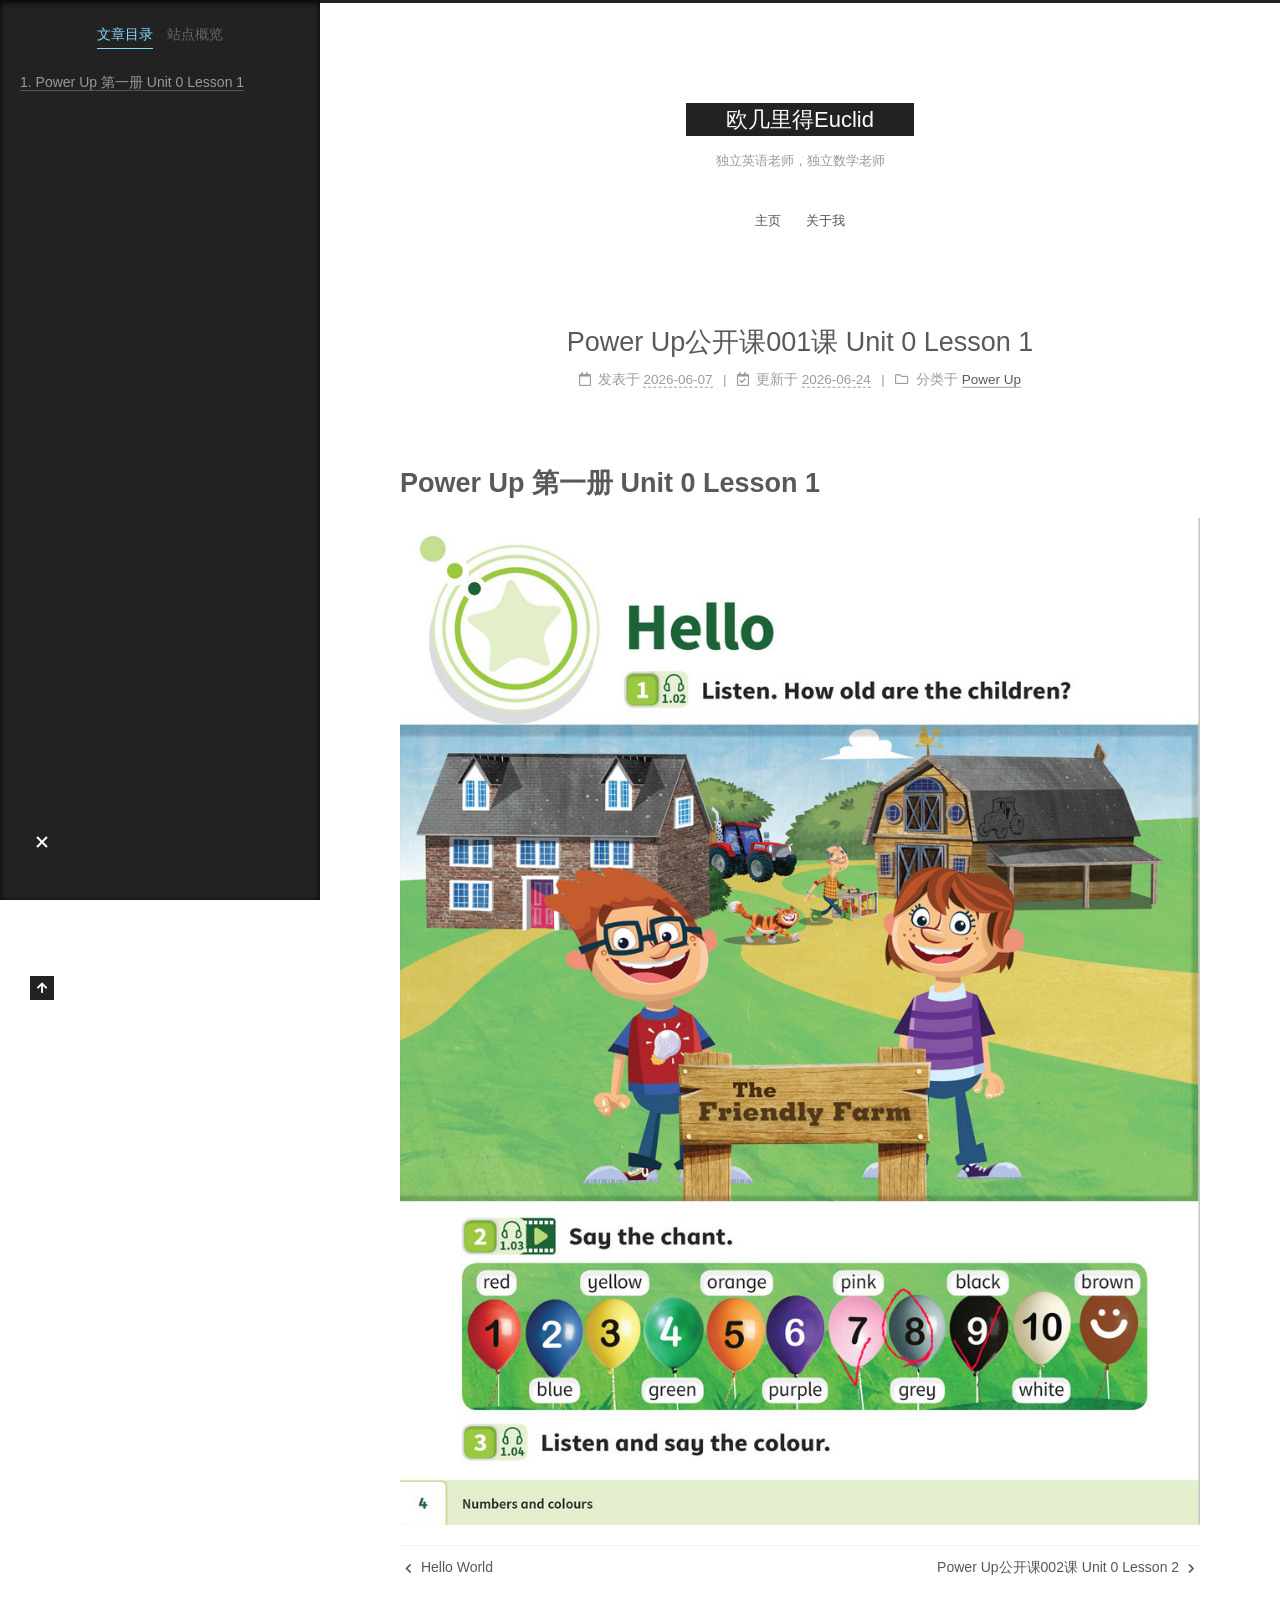
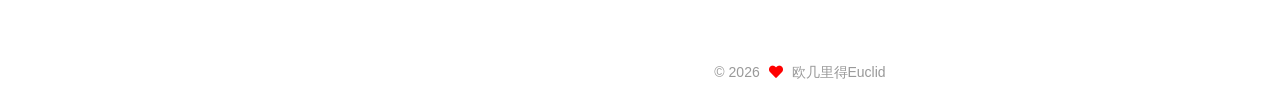
==== 2026/06/07/001/index.html @ 87eef2e1 "Site updated: 2026-06-25 21:49:47" ====
<!DOCTYPE html>
<html lang="zh-CN">
<head>
  <meta charset="UTF-8">
<meta name="viewport" content="width=device-width, initial-scale=1, maximum-scale=2">
<meta name="theme-color" content="#222">
<meta name="generator" content="Hexo 7.3.0">
  <link rel="apple-touch-icon" sizes="180x180" href="/images/apple-touch-icon-next.png">
  <link rel="icon" type="image/png" sizes="32x32" href="/images/favicon-32x32-next.png">
  <link rel="icon" type="image/png" sizes="16x16" href="/images/favicon-16x16-next.png">
  <link rel="mask-icon" href="/images/logo.svg" color="#222">

<link rel="stylesheet" href="/css/main.css">


<link rel="stylesheet" href="/lib/font-awesome/css/all.min.css">

<script id="hexo-configurations">
    var NexT = window.NexT || {};
    var CONFIG = {"hostname":"example.com","root":"/","scheme":"Muse","version":"7.8.0","exturl":false,"sidebar":{"position":"left","display":"always","padding":18,"offset":12,"onmobile":false},"copycode":{"enable":false,"show_result":false,"style":null},"back2top":{"enable":true,"sidebar":false,"scrollpercent":false},"bookmark":{"enable":false,"color":"#222","save":"auto"},"fancybox":false,"mediumzoom":false,"lazyload":false,"pangu":false,"comments":{"style":"tabs","active":null,"storage":true,"lazyload":false,"nav":null},"algolia":{"hits":{"per_page":10},"labels":{"input_placeholder":"Search for Posts","hits_empty":"We didn't find any results for the search: ${query}","hits_stats":"${hits} results found in ${time} ms"}},"localsearch":{"enable":false,"trigger":"auto","top_n_per_article":1,"unescape":false,"preload":false},"motion":{"enable":true,"async":false,"transition":{"post_block":"fadeIn","post_header":"slideDownIn","post_body":"slideDownIn","coll_header":"slideLeftIn","sidebar":"slideUpIn"}}};
  </script>

  <meta name="description" content="Power Up 第一册 Unit 0 Lesson 1">
<meta property="og:type" content="article">
<meta property="og:title" content="Power Up公开课001课 Unit 0 Lesson 1">
<meta property="og:url" content="http://example.com/2026/06/07/001/index.html">
<meta property="og:site_name" content="欧几里得Euclid">
<meta property="og:description" content="Power Up 第一册 Unit 0 Lesson 1">
<meta property="og:locale" content="zh_CN">
<meta property="og:image" content="http://example.com/imaegs/powerup01/page004.jpg">
<meta property="article:published_time" content="2026-06-07T03:00:00.000Z">
<meta property="article:modified_time" content="2026-06-24T07:17:40.772Z">
<meta property="article:author" content="欧几里得Euclid">
<meta name="twitter:card" content="summary">
<meta name="twitter:image" content="http://example.com/imaegs/powerup01/page004.jpg">

<link rel="canonical" href="http://example.com/2026/06/07/001/">


<script id="page-configurations">
  // https://hexo.io/docs/variables.html
  CONFIG.page = {
    sidebar: "",
    isHome : false,
    isPost : true,
    lang   : 'zh-CN'
  };
</script>

  <title>Power Up公开课001课 Unit 0 Lesson 1 | 欧几里得Euclid</title>
  






  <noscript>
  <style>
  .use-motion .brand,
  .use-motion .menu-item,
  .sidebar-inner,
  .use-motion .post-block,
  .use-motion .pagination,
  .use-motion .comments,
  .use-motion .post-header,
  .use-motion .post-body,
  .use-motion .collection-header { opacity: initial; }

  .use-motion .site-title,
  .use-motion .site-subtitle {
    opacity: initial;
    top: initial;
  }

  .use-motion .logo-line-before i { left: initial; }
  .use-motion .logo-line-after i { right: initial; }
  </style>
</noscript>

</head>

<body itemscope itemtype="http://schema.org/WebPage">
  <div class="container use-motion">
    <div class="headband"></div>

    <header class="header" itemscope itemtype="http://schema.org/WPHeader">
      <div class="header-inner"><div class="site-brand-container">
  <div class="site-nav-toggle">
    <div class="toggle" aria-label="切换导航栏">
      <span class="toggle-line toggle-line-first"></span>
      <span class="toggle-line toggle-line-middle"></span>
      <span class="toggle-line toggle-line-last"></span>
    </div>
  </div>

  <div class="site-meta">

    <a href="/" class="brand" rel="start">
      <span class="logo-line-before"><i></i></span>
      <h1 class="site-title">欧几里得Euclid</h1>
      <span class="logo-line-after"><i></i></span>
    </a>
      <p class="site-subtitle" itemprop="description">独立英语老师，独立数学老师</p>
  </div>

  <div class="site-nav-right">
    <div class="toggle popup-trigger">
    </div>
  </div>
</div>




<nav class="site-nav">
  <ul id="menu" class="main-menu menu">
        <li class="menu-item menu-item-主页">

    <a href="/" rel="section">主页</a>

  </li>
        <li class="menu-item menu-item-关于我">

    <a href="/about-me/" rel="section">关于我</a>

  </li>
  </ul>
</nav>




</div>
    </header>

    
  <div class="back-to-top">
    <i class="fa fa-arrow-up"></i>
    <span>0%</span>
  </div>


    <main class="main">
      <div class="main-inner">
        <div class="content-wrap">
          

          <div class="content post posts-expand">
            

    
  
  
  <article itemscope itemtype="http://schema.org/Article" class="post-block" lang="zh-CN">
    <link itemprop="mainEntityOfPage" href="http://example.com/2026/06/07/001/">

    <span hidden itemprop="author" itemscope itemtype="http://schema.org/Person">
      <meta itemprop="image" content="/images/general/avatar.jpg">
      <meta itemprop="name" content="欧几里得Euclid">
      <meta itemprop="description" content="">
    </span>

    <span hidden itemprop="publisher" itemscope itemtype="http://schema.org/Organization">
      <meta itemprop="name" content="欧几里得Euclid">
    </span>
      <header class="post-header">
        <h1 class="post-title" itemprop="name headline">
          Power Up公开课001课 Unit 0 Lesson 1
        </h1>

        <div class="post-meta">
            <span class="post-meta-item">
              <span class="post-meta-item-icon">
                <i class="far fa-calendar"></i>
              </span>
              <span class="post-meta-item-text">发表于</span>

              <time title="创建时间：2026-06-07 11:00:00" itemprop="dateCreated datePublished" datetime="2026-06-07T11:00:00+08:00">2026-06-07</time>
            </span>
              <span class="post-meta-item">
                <span class="post-meta-item-icon">
                  <i class="far fa-calendar-check"></i>
                </span>
                <span class="post-meta-item-text">更新于</span>
                <time title="修改时间：2026-06-24 15:17:40" itemprop="dateModified" datetime="2026-06-24T15:17:40+08:00">2026-06-24</time>
              </span>
            <span class="post-meta-item">
              <span class="post-meta-item-icon">
                <i class="far fa-folder"></i>
              </span>
              <span class="post-meta-item-text">分类于</span>
                <span itemprop="about" itemscope itemtype="http://schema.org/Thing">
                  <a href="/categories/Power-Up/" itemprop="url" rel="index"><span itemprop="name">Power Up</span></a>
                </span>
            </span>

          

        </div>
      </header>

    
    
    
    <div class="post-body" itemprop="articleBody">

      
        <h1>Power Up 第一册 Unit 0 Lesson 1</h1>

<p> <img src="/imaegs/powerup01/page004.jpg" alt="图片描述"></p>

    </div>

    
    
    

      <footer class="post-footer">

        


        
    <div class="post-nav">
      <div class="post-nav-item">
    <a href="/2025/06/07/hello-world/" rel="prev" title="Hello World">
      <i class="fa fa-chevron-left"></i> Hello World
    </a></div>
      <div class="post-nav-item">
    <a href="/2026/06/09/002/" rel="next" title="Power Up公开课002课 Unit 0 Lesson 2">
      Power Up公开课002课 Unit 0 Lesson 2 <i class="fa fa-chevron-right"></i>
    </a></div>
    </div>
      </footer>
    
  </article>
  
  
  



          </div>
          

<script>
  window.addEventListener('tabs:register', () => {
    let { activeClass } = CONFIG.comments;
    if (CONFIG.comments.storage) {
      activeClass = localStorage.getItem('comments_active') || activeClass;
    }
    if (activeClass) {
      let activeTab = document.querySelector(`a[href="#comment-${activeClass}"]`);
      if (activeTab) {
        activeTab.click();
      }
    }
  });
  if (CONFIG.comments.storage) {
    window.addEventListener('tabs:click', event => {
      if (!event.target.matches('.tabs-comment .tab-content .tab-pane')) return;
      let commentClass = event.target.classList[1];
      localStorage.setItem('comments_active', commentClass);
    });
  }
</script>

        </div>
          
  
  <div class="toggle sidebar-toggle">
    <span class="toggle-line toggle-line-first"></span>
    <span class="toggle-line toggle-line-middle"></span>
    <span class="toggle-line toggle-line-last"></span>
  </div>

  <aside class="sidebar">
    <div class="sidebar-inner">

      <ul class="sidebar-nav motion-element">
        <li class="sidebar-nav-toc">
          文章目录
        </li>
        <li class="sidebar-nav-overview">
          站点概览
        </li>
      </ul>

      <!--noindex-->
      <div class="post-toc-wrap sidebar-panel">
          <div class="post-toc motion-element"><ol class="nav"><li class="nav-item nav-level-1"><a class="nav-link"><span class="nav-number">1.</span> <span class="nav-text">Power Up 第一册 Unit 0 Lesson 1</span></a></li></ol></div>
      </div>
      <!--/noindex-->

      <div class="site-overview-wrap sidebar-panel">
        <div class="site-author motion-element" itemprop="author" itemscope itemtype="http://schema.org/Person">
    <img class="site-author-image" itemprop="image" alt="欧几里得Euclid"
      src="/images/general/avatar.jpg">
  <p class="site-author-name" itemprop="name">欧几里得Euclid</p>
  <div class="site-description" itemprop="description"></div>
</div>
<div class="site-state-wrap motion-element">
  <nav class="site-state">
      <div class="site-state-item site-state-posts">
          <a href="/archives">
          <span class="site-state-item-count">3</span>
          <span class="site-state-item-name">日志</span>
        </a>
      </div>
      <div class="site-state-item site-state-categories">
        <span class="site-state-item-count">1</span>
        <span class="site-state-item-name">分类</span>
      </div>
  </nav>
</div>



      </div>

    </div>
  </aside>
  <div id="sidebar-dimmer"></div>


      </div>
    </main>

    <footer class="footer">
      <div class="footer-inner">
        

        

<div class="copyright">
  
  &copy; 
  <span itemprop="copyrightYear">2026</span>
  <span class="with-love">
    <i class="fa fa-heart"></i>
  </span>
  <span class="author" itemprop="copyrightHolder">欧几里得Euclid</span>
</div>

        








      </div>
    </footer>
  </div>

  
  <script src="/lib/anime.min.js"></script>
  <script src="/lib/velocity/velocity.min.js"></script>
  <script src="/lib/velocity/velocity.ui.min.js"></script>

<script src="/js/utils.js"></script>

<script src="/js/motion.js"></script>


<script src="/js/schemes/muse.js"></script>


<script src="/js/next-boot.js"></script>




  















  

  

</body>
</html>
---- css/main.css ----
:root {
  --body-bg-color: #fff;
  --content-bg-color: #fff;
  --card-bg-color: #f5f5f5;
  --text-color: #555;
  --blockquote-color: #666;
  --link-color: #555;
  --link-hover-color: #222;
  --brand-color: #fff;
  --brand-hover-color: #fff;
  --table-row-odd-bg-color: #f9f9f9;
  --table-row-hover-bg-color: #f5f5f5;
  --menu-item-bg-color: #f5f5f5;
  --btn-default-bg: #222;
  --btn-default-color: #fff;
  --btn-default-border-color: #222;
  --btn-default-hover-bg: #fff;
  --btn-default-hover-color: #222;
  --btn-default-hover-border-color: #222;
}
html {
  line-height: 1.15; /* 1 */
  -webkit-text-size-adjust: 100%; /* 2 */
}
body {
  margin: 0;
}
main {
  display: block;
}
h1 {
  font-size: 2em;
  margin: 0.67em 0;
}
hr {
  box-sizing: content-box; /* 1 */
  height: 0; /* 1 */
  overflow: visible; /* 2 */
}
pre {
  font-family: monospace, monospace; /* 1 */
  font-size: 1em; /* 2 */
}
a {
  background: transparent;
}
abbr[title] {
  border-bottom: none; /* 1 */
  text-decoration: underline; /* 2 */
  text-decoration: underline dotted; /* 2 */
}
b,
strong {
  font-weight: bolder;
}
code,
kbd,
samp {
  font-family: monospace, monospace; /* 1 */
  font-size: 1em; /* 2 */
}
small {
  font-size: 80%;
}
sub,
sup {
  font-size: 75%;
  line-height: 0;
  position: relative;
  vertical-align: baseline;
}
sub {
  bottom: -0.25em;
}
sup {
  top: -0.5em;
}
img {
  border-style: none;
}
button,
input,
optgroup,
select,
textarea {
  font-family: inherit; /* 1 */
  font-size: 100%; /* 1 */
  line-height: 1.15; /* 1 */
  margin: 0; /* 2 */
}
button,
input {
/* 1 */
  overflow: visible;
}
button,
select {
/* 1 */
  text-transform: none;
}
button,
[type='button'],
[type='reset'],
[type='submit'] {
  -webkit-appearance: button;
}
button::-moz-focus-inner,
[type='button']::-moz-focus-inner,
[type='reset']::-moz-focus-inner,
[type='submit']::-moz-focus-inner {
  border-style: none;
  padding: 0;
}
button:-moz-focusring,
[type='button']:-moz-focusring,
[type='reset']:-moz-focusring,
[type='submit']:-moz-focusring {
  outline: 1px dotted ButtonText;
}
fieldset {
  padding: 0.35em 0.75em 0.625em;
}
legend {
  box-sizing: border-box; /* 1 */
  color: inherit; /* 2 */
  display: table; /* 1 */
  max-width: 100%; /* 1 */
  padding: 0; /* 3 */
  white-space: normal; /* 1 */
}
progress {
  vertical-align: baseline;
}
textarea {
  overflow: auto;
}
[type='checkbox'],
[type='radio'] {
  box-sizing: border-box; /* 1 */
  padding: 0; /* 2 */
}
[type='number']::-webkit-inner-spin-button,
[type='number']::-webkit-outer-spin-button {
  height: auto;
}
[type='search'] {
  outline-offset: -2px; /* 2 */
  -webkit-appearance: textfield; /* 1 */
}
[type='search']::-webkit-search-decoration {
  -webkit-appearance: none;
}
::-webkit-file-upload-button {
  font: inherit; /* 2 */
  -webkit-appearance: button; /* 1 */
}
details {
  display: block;
}
summary {
  display: list-item;
}
template {
  display: none;
}
[hidden] {
  display: none;
}
::selection {
  background: #262a30;
  color: #eee;
}
html,
body {
  height: 100%;
}
body {
  background: var(--body-bg-color);
  color: var(--text-color);
  font-family: 'Lato', "PingFang SC", "Microsoft YaHei", sans-serif;
  font-size: 1em;
  line-height: 2;
}
@media (max-width: 991px) {
  body {
    padding-left: 0 !important;
    padding-right: 0 !important;
  }
}
h1,
h2,
h3,
h4,
h5,
h6 {
  font-family: 'Lato', "PingFang SC", "Microsoft YaHei", sans-serif;
  font-weight: bold;
  line-height: 1.5;
  margin: 20px 0 15px;
}
h1 {
  font-size: 1.5em;
}
h2 {
  font-size: 1.375em;
}
h3 {
  font-size: 1.25em;
}
h4 {
  font-size: 1.125em;
}
h5 {
  font-size: 1em;
}
h6 {
  font-size: 0.875em;
}
p {
  margin: 0 0 20px 0;
}
a,
span.exturl {
  border-bottom: 1px solid #999;
  color: var(--link-color);
  outline: 0;
  text-decoration: none;
  overflow-wrap: break-word;
  word-wrap: break-word;
  cursor: pointer;
}
a:hover,
span.exturl:hover {
  border-bottom-color: var(--link-hover-color);
  color: var(--link-hover-color);
}
iframe,
img,
video {
  display: block;
  margin-left: auto;
  margin-right: auto;
  max-width: 100%;
}
hr {
  background-image: repeating-linear-gradient(-45deg, #ddd, #ddd 4px, transparent 4px, transparent 8px);
  border: 0;
  height: 3px;
  margin: 40px 0;
}
blockquote {
  border-left: 4px solid #ddd;
  color: var(--blockquote-color);
  margin: 0;
  padding: 0 15px;
}
blockquote cite::before {
  content: '-';
  padding: 0 5px;
}
dt {
  font-weight: bold;
}
dd {
  margin: 0;
  padding: 0;
}
kbd {
  background-color: #f5f5f5;
  background-image: linear-gradient(#eee, #fff, #eee);
  border: 1px solid #ccc;
  border-radius: 0.2em;
  box-shadow: 0.1em 0.1em 0.2em rgba(0,0,0,0.1);
  color: #555;
  font-family: inherit;
  padding: 0.1em 0.3em;
  white-space: nowrap;
}
.table-container {
  overflow: auto;
}
table {
  border-collapse: collapse;
  border-spacing: 0;
  font-size: 0.875em;
  margin: 0 0 20px 0;
  width: 100%;
}
tbody tr:nth-of-type(odd) {
  background: var(--table-row-odd-bg-color);
}
tbody tr:hover {
  background: var(--table-row-hover-bg-color);
}
caption,
th,
td {
  font-weight: normal;
  padding: 8px;
  vertical-align: middle;
}
th,
td {
  border: 1px solid #ddd;
  border-bottom: 3px solid #ddd;
}
th {
  font-weight: 700;
  padding-bottom: 10px;
}
td {
  border-bottom-width: 1px;
}
.btn {
  background: var(--btn-default-bg);
  border: 2px solid var(--btn-default-border-color);
  border-radius: 0;
  color: var(--btn-default-color);
  display: inline-block;
  font-size: 0.875em;
  line-height: 2;
  padding: 0 20px;
  text-decoration: none;
  transition-property: background-color;
  transition-delay: 0s;
  transition-duration: 0.2s;
  transition-timing-function: ease-in-out;
}
.btn:hover {
  background: var(--btn-default-hover-bg);
  border-color: var(--btn-default-hover-border-color);
  color: var(--btn-default-hover-color);
}
.btn + .btn {
  margin: 0 0 8px 8px;
}
.btn .fa-fw {
  text-align: left;
  width: 1.285714285714286em;
}
.toggle {
  line-height: 0;
}
.toggle .toggle-line {
  background: #fff;
  display: inline-block;
  height: 2px;
  left: 0;
  position: relative;
  top: 0;
  transition: all 0.4s;
  vertical-align: top;
  width: 100%;
}
.toggle .toggle-line:not(:first-child) {
  margin-top: 3px;
}
.toggle.toggle-arrow .toggle-line-first {
  left: 50%;
  top: 2px;
  transform: rotate(45deg);
  width: 50%;
}
.toggle.toggle-arrow .toggle-line-middle {
  left: 2px;
  width: 90%;
}
.toggle.toggle-arrow .toggle-line-last {
  left: 50%;
  top: -2px;
  transform: rotate(-45deg);
  width: 50%;
}
.toggle.toggle-close .toggle-line-first {
  transform: rotate(-45deg);
  top: 5px;
}
.toggle.toggle-close .toggle-line-middle {
  opacity: 0;
}
.toggle.toggle-close .toggle-line-last {
  transform: rotate(45deg);
  top: -5px;
}
.highlight,
pre {
  background: #f7f7f7;
  color: #4d4d4c;
  line-height: 1.6;
  margin: 0 auto 20px;
}
pre,
code {
  font-family: consolas, Menlo, monospace, "PingFang SC", "Microsoft YaHei";
}
code {
  background: #eee;
  border-radius: 3px;
  color: #555;
  padding: 2px 4px;
  overflow-wrap: break-word;
  word-wrap: break-word;
}
.highlight *::selection {
  background: #d6d6d6;
}
.highlight pre {
  border: 0;
  margin: 0;
  padding: 10px 0;
}
.highlight table {
  border: 0;
  margin: 0;
  width: auto;
}
.highlight td {
  border: 0;
  padding: 0;
}
.highlight figcaption {
  background: #eff2f3;
  color: #4d4d4c;
  display: flex;
  font-size: 0.875em;
  justify-content: space-between;
  line-height: 1.2;
  padding: 0.5em;
}
.highlight figcaption a {
  color: #4d4d4c;
}
.highlight figcaption a:hover {
  border-bottom-color: #4d4d4c;
}
.highlight .gutter {
  -moz-user-select: none;
  -ms-user-select: none;
  -webkit-user-select: none;
  user-select: none;
}
.highlight .gutter pre {
  background: #eff2f3;
  color: #869194;
  padding-left: 10px;
  padding-right: 10px;
  text-align: right;
}
.highlight .code pre {
  background: #f7f7f7;
  padding-left: 10px;
  width: 100%;
}
.gist table {
  width: auto;
}
.gist table td {
  border: 0;
}
pre {
  overflow: auto;
  padding: 10px;
}
pre code {
  background: none;
  color: #4d4d4c;
  font-size: 0.875em;
  padding: 0;
  text-shadow: none;
}
pre .deletion {
  background: #fdd;
}
pre .addition {
  background: #dfd;
}
pre .meta {
  color: #eab700;
  -moz-user-select: none;
  -ms-user-select: none;
  -webkit-user-select: none;
  user-select: none;
}
pre .comment {
  color: #8e908c;
}
pre .variable,
pre .attribute,
pre .tag,
pre .name,
pre .regexp,
pre .ruby .constant,
pre .xml .tag .title,
pre .xml .pi,
pre .xml .doctype,
pre .html .doctype,
pre .css .id,
pre .css .class,
pre .css .pseudo {
  color: #c82829;
}
pre .number,
pre .preprocessor,
pre .built_in,
pre .builtin-name,
pre .literal,
pre .params,
pre .constant,
pre .command {
  color: #f5871f;
}
pre .ruby .class .title,
pre .css .rules .attribute,
pre .string,
pre .symbol,
pre .value,
pre .inheritance,
pre .header,
pre .ruby .symbol,
pre .xml .cdata,
pre .special,
pre .formula {
  color: #718c00;
}
pre .title,
pre .css .hexcolor {
  color: #3e999f;
}
pre .function,
pre .python .decorator,
pre .python .title,
pre .ruby .function .title,
pre .ruby .title .keyword,
pre .perl .sub,
pre .javascript .title,
pre .coffeescript .title {
  color: #4271ae;
}
pre .keyword,
pre .javascript .function {
  color: #8959a8;
}
.blockquote-center {
  border-left: none;
  margin: 40px 0;
  padding: 0;
  position: relative;
  text-align: center;
}
.blockquote-center .fa {
  display: block;
  opacity: 0.6;
  position: absolute;
  width: 100%;
}
.blockquote-center .fa-quote-left {
  border-top: 1px solid #ccc;
  text-align: left;
  top: -20px;
}
.blockquote-center .fa-quote-right {
  border-bottom: 1px solid #ccc;
  text-align: right;
  bottom: -20px;
}
.blockquote-center p,
.blockquote-center div {
  text-align: center;
}
.post-body .group-picture img {
  margin: 0 auto;
  padding: 0 3px;
}
.group-picture-row {
  margin-bottom: 6px;
  overflow: hidden;
}
.group-picture-column {
  float: left;
  margin-bottom: 10px;
}
.post-body .label {
  color: #555;
  display: inline;
  padding: 0 2px;
}
.post-body .label.default {
  background: #f0f0f0;
}
.post-body .label.primary {
  background: #efe6f7;
}
.post-body .label.info {
  background: #e5f2f8;
}
.post-body .label.success {
  background: #e7f4e9;
}
.post-body .label.warning {
  background: #fcf6e1;
}
.post-body .label.danger {
  background: #fae8eb;
}
.post-body .tabs {
  margin-bottom: 20px;
}
.post-body .tabs,
.tabs-comment {
  display: block;
  padding-top: 10px;
  position: relative;
}
.post-body .tabs ul.nav-tabs,
.tabs-comment ul.nav-tabs {
  display: flex;
  flex-wrap: wrap;
  margin: 0;
  margin-bottom: -1px;
  padding: 0;
}
@media (max-width: 413px) {
  .post-body .tabs ul.nav-tabs,
  .tabs-comment ul.nav-tabs {
    display: block;
    margin-bottom: 5px;
  }
}
.post-body .tabs ul.nav-tabs li.tab,
.tabs-comment ul.nav-tabs li.tab {
  border-bottom: 1px solid #ddd;
  border-left: 1px solid transparent;
  border-right: 1px solid transparent;
  border-top: 3px solid transparent;
  flex-grow: 1;
  list-style-type: none;
  border-radius: 0 0 0 0;
}
@media (max-width: 413px) {
  .post-body .tabs ul.nav-tabs li.tab,
  .tabs-comment ul.nav-tabs li.tab {
    border-bottom: 1px solid transparent;
    border-left: 3px solid transparent;
    border-right: 1px solid transparent;
    border-top: 1px solid transparent;
  }
}
@media (max-width: 413px) {
  .post-body .tabs ul.nav-tabs li.tab,
  .tabs-comment ul.nav-tabs li.tab {
    border-radius: 0;
  }
}
.post-body .tabs ul.nav-tabs li.tab a,
.tabs-comment ul.nav-tabs li.tab a {
  border-bottom: initial;
  display: block;
  line-height: 1.8;
  outline: 0;
  padding: 0.25em 0.75em;
  text-align: center;
  transition-delay: 0s;
  transition-duration: 0.2s;
  transition-timing-function: ease-out;
}
.post-body .tabs ul.nav-tabs li.tab a i,
.tabs-comment ul.nav-tabs li.tab a i {
  width: 1.285714285714286em;
}
.post-body .tabs ul.nav-tabs li.tab.active,
.tabs-comment ul.nav-tabs li.tab.active {
  border-bottom: 1px solid transparent;
  border-left: 1px solid #ddd;
  border-right: 1px solid #ddd;
  border-top: 3px solid #fc6423;
}
@media (max-width: 413px) {
  .post-body .tabs ul.nav-tabs li.tab.active,
  .tabs-comment ul.nav-tabs li.tab.active {
    border-bottom: 1px solid #ddd;
    border-left: 3px solid #fc6423;
    border-right: 1px solid #ddd;
    border-top: 1px solid #ddd;
  }
}
.post-body .tabs ul.nav-tabs li.tab.active a,
.tabs-comment ul.nav-tabs li.tab.active a {
  color: var(--link-color);
  cursor: default;
}
.post-body .tabs .tab-content .tab-pane,
.tabs-comment .tab-content .tab-pane {
  border: 1px solid #ddd;
  border-top: 0;
  padding: 20px 20px 0 20px;
  border-radius: 0;
}
.post-body .tabs .tab-content .tab-pane:not(.active),
.tabs-comment .tab-content .tab-pane:not(.active) {
  display: none;
}
.post-body .tabs .tab-content .tab-pane.active,
.tabs-comment .tab-content .tab-pane.active {
  display: block;
}
.post-body .tabs .tab-content .tab-pane.active:nth-of-type(1),
.tabs-comment .tab-content .tab-pane.active:nth-of-type(1) {
  border-radius: 0 0 0 0;
}
@media (max-width: 413px) {
  .post-body .tabs .tab-content .tab-pane.active:nth-of-type(1),
  .tabs-comment .tab-content .tab-pane.active:nth-of-type(1) {
    border-radius: 0;
  }
}
.post-body .note {
  border-radius: 3px;
  margin-bottom: 20px;
  padding: 1em;
  position: relative;
  border: 1px solid #eee;
  border-left-width: 5px;
}
.post-body .note h2,
.post-body .note h3,
.post-body .note h4,
.post-body .note h5,
.post-body .note h6 {
  margin-top: 0;
  border-bottom: initial;
  margin-bottom: 0;
  padding-top: 0;
}
.post-body .note p:first-child,
.post-body .note ul:first-child,
.post-body .note ol:first-child,
.post-body .note table:first-child,
.post-body .note pre:first-child,
.post-body .note blockquote:first-child,
.post-body .note img:first-child {
  margin-top: 0;
}
.post-body .note p:last-child,
.post-body .note ul:last-child,
.post-body .note ol:last-child,
.post-body .note table:last-child,
.post-body .note pre:last-child,
.post-body .note blockquote:last-child,
.post-body .note img:last-child {
  margin-bottom: 0;
}
.post-body .note.default {
  border-left-color: #777;
}
.post-body .note.default h2,
.post-body .note.default h3,
.post-body .note.default h4,
.post-body .note.default h5,
.post-body .note.default h6 {
  color: #777;
}
.post-body .note.primary {
  border-left-color: #6f42c1;
}
.post-body .note.primary h2,
.post-body .note.primary h3,
.post-body .note.primary h4,
.post-body .note.primary h5,
.post-body .note.primary h6 {
  color: #6f42c1;
}
.post-body .note.info {
  border-left-color: #428bca;
}
.post-body .note.info h2,
.post-body .note.info h3,
.post-body .note.info h4,
.post-body .note.info h5,
.post-body .note.info h6 {
  color: #428bca;
}
.post-body .note.success {
  border-left-color: #5cb85c;
}
.post-body .note.success h2,
.post-body .note.success h3,
.post-body .note.success h4,
.post-body .note.success h5,
.post-body .note.success h6 {
  color: #5cb85c;
}
.post-body .note.warning {
  border-left-color: #f0ad4e;
}
.post-body .note.warning h2,
.post-body .note.warning h3,
.post-body .note.warning h4,
.post-body .note.warning h5,
.post-body .note.warning h6 {
  color: #f0ad4e;
}
.post-body .note.danger {
  border-left-color: #d9534f;
}
.post-body .note.danger h2,
.post-body .note.danger h3,
.post-body .note.danger h4,
.post-body .note.danger h5,
.post-body .note.danger h6 {
  color: #d9534f;
}
.pagination .prev,
.pagination .next,
.pagination .page-number,
.pagination .space {
  display: inline-block;
  margin: 0 10px;
  padding: 0 11px;
  position: relative;
  top: -1px;
}
@media (max-width: 767px) {
  .pagination .prev,
  .pagination .next,
  .pagination .page-number,
  .pagination .space {
    margin: 0 5px;
  }
}
.pagination {
  border-top: 1px solid #eee;
  margin: 120px 0 0;
  text-align: center;
}
.pagination .prev,
.pagination .next,
.pagination .page-number {
  border-bottom: 0;
  border-top: 1px solid #eee;
  transition-property: border-color;
  transition-delay: 0s;
  transition-duration: 0.2s;
  transition-timing-function: ease-in-out;
}
.pagination .prev:hover,
.pagination .next:hover,
.pagination .page-number:hover {
  border-top-color: #222;
}
.pagination .space {
  margin: 0;
  padding: 0;
}
.pagination .prev {
  margin-left: 0;
}
.pagination .next {
  margin-right: 0;
}
.pagination .page-number.current {
  background: #ccc;
  border-top-color: #ccc;
  color: #fff;
}
@media (max-width: 767px) {
  .pagination {
    border-top: none;
  }
  .pagination .prev,
  .pagination .next,
  .pagination .page-number {
    border-bottom: 1px solid #eee;
    border-top: 0;
    margin-bottom: 10px;
    padding: 0 10px;
  }
  .pagination .prev:hover,
  .pagination .next:hover,
  .pagination .page-number:hover {
    border-bottom-color: #222;
  }
}
.comments {
  margin-top: 60px;
  overflow: hidden;
}
.comment-button-group {
  display: flex;
  flex-wrap: wrap-reverse;
  justify-content: center;
  margin: 1em 0;
}
.comment-button-group .comment-button {
  margin: 0.1em 0.2em;
}
.comment-button-group .comment-button.active {
  background: var(--btn-default-hover-bg);
  border-color: var(--btn-default-hover-border-color);
  color: var(--btn-default-hover-color);
}
.comment-position {
  display: none;
}
.comment-position.active {
  display: block;
}
.tabs-comment {
  background: var(--content-bg-color);
  margin-top: 4em;
  padding-top: 0;
}
.tabs-comment .comments {
  border: 0;
  box-shadow: none;
  margin-top: 0;
  padding-top: 0;
}
.container {
  min-height: 100%;
  position: relative;
}
.main-inner {
  margin: 0 auto;
  width: 700px;
}
@media (min-width: 1200px) {
  .main-inner {
    width: 800px;
  }
}
@media (min-width: 1600px) {
  .main-inner {
    width: 900px;
  }
}
@media (max-width: 767px) {
  .content-wrap {
    padding: 0 20px;
  }
}
.header {
  background: transparent;
}
.header-inner {
  margin: 0 auto;
  width: 700px;
}
@media (min-width: 1200px) {
  .header-inner {
    width: 800px;
  }
}
@media (min-width: 1600px) {
  .header-inner {
    width: 900px;
  }
}
.site-brand-container {
  display: flex;
  flex-shrink: 0;
  padding: 0 10px;
}
.headband {
  background: #222;
  height: 3px;
}
.site-meta {
  flex-grow: 1;
  text-align: center;
}
@media (max-width: 767px) {
  .site-meta {
    text-align: center;
  }
}
.brand {
  border-bottom: none;
  color: var(--brand-color);
  display: inline-block;
  line-height: 1.375em;
  padding: 0 40px;
  position: relative;
}
.brand:hover {
  color: var(--brand-hover-color);
}
.site-title {
  font-family: 'Lato', "PingFang SC", "Microsoft YaHei", sans-serif;
  font-size: 1.375em;
  font-weight: normal;
  margin: 0;
}
.site-subtitle {
  color: #999;
  font-size: 0.8125em;
  margin: 10px 0;
}
.use-motion .brand {
  opacity: 0;
}
.use-motion .site-title,
.use-motion .site-subtitle,
.use-motion .custom-logo-image {
  opacity: 0;
  position: relative;
  top: -10px;
}
.site-nav-toggle,
.site-nav-right {
  display: none;
}
@media (max-width: 767px) {
  .site-nav-toggle,
  .site-nav-right {
    display: flex;
    flex-direction: column;
    justify-content: center;
  }
}
.site-nav-toggle .toggle,
.site-nav-right .toggle {
  color: var(--text-color);
  padding: 10px;
  width: 22px;
}
.site-nav-toggle .toggle .toggle-line,
.site-nav-right .toggle .toggle-line {
  background: var(--text-color);
  border-radius: 1px;
}
.site-nav {
  display: block;
}
@media (max-width: 767px) {
  .site-nav {
    clear: both;
    display: none;
  }
}
.site-nav.site-nav-on {
  display: block;
}
.menu {
  margin-top: 20px;
  padding-left: 0;
  text-align: center;
}
.menu-item {
  display: inline-block;
  list-style: none;
  margin: 0 10px;
}
@media (max-width: 767px) {
  .menu-item {
    display: block;
    margin-top: 10px;
  }
  .menu-item.menu-item-search {
    display: none;
  }
}
.menu-item a,
.menu-item span.exturl {
  border-bottom: 0;
  display: block;
  font-size: 0.8125em;
  transition-property: border-color;
  transition-delay: 0s;
  transition-duration: 0.2s;
  transition-timing-function: ease-in-out;
}
@media (hover: none) {
  .menu-item a:hover,
  .menu-item span.exturl:hover {
    border-bottom-color: transparent !important;
  }
}
.menu-item .fa,
.menu-item .fab,
.menu-item .far,
.menu-item .fas {
  margin-right: 8px;
}
.menu-item .badge {
  display: inline-block;
  font-weight: bold;
  line-height: 1;
  margin-left: 0.35em;
  margin-top: 0.35em;
  text-align: center;
  white-space: nowrap;
}
@media (max-width: 767px) {
  .menu-item .badge {
    float: right;
    margin-left: 0;
  }
}
.menu-item-active a,
.menu .menu-item a:hover,
.menu .menu-item span.exturl:hover {
  background: var(--menu-item-bg-color);
}
.use-motion .menu-item {
  opacity: 0;
}
.sidebar {
  background: #222;
  bottom: 0;
  box-shadow: inset 0 2px 6px #000;
  position: fixed;
  top: 0;
}
@media (max-width: 991px) {
  .sidebar {
    display: none;
  }
}
.sidebar-inner {
  color: #999;
  padding: 18px 10px;
  text-align: center;
}
.cc-license {
  margin-top: 10px;
  text-align: center;
}
.cc-license .cc-opacity {
  border-bottom: none;
  opacity: 0.7;
}
.cc-license .cc-opacity:hover {
  opacity: 0.9;
}
.cc-license img {
  display: inline-block;
}
.site-author-image {
  border: 2px solid #333;
  display: block;
  margin: 0 auto;
  max-width: 96px;
  padding: 2px;
  border-radius: 50%;
}
.site-author-name {
  color: #f5f5f5;
  font-weight: normal;
  margin: 5px 0 0;
  text-align: center;
}
.site-description {
  color: #999;
  font-size: 1em;
  margin-top: 5px;
  text-align: center;
}
.links-of-author {
  margin-top: 15px;
}
.links-of-author a,
.links-of-author span.exturl {
  border-bottom-color: #555;
  display: inline-block;
  font-size: 0.8125em;
  margin-bottom: 10px;
  margin-right: 10px;
  vertical-align: middle;
}
.links-of-author a::before,
.links-of-author span.exturl::before {
  background: #c352c9;
  border-radius: 50%;
  content: ' ';
  display: inline-block;
  height: 4px;
  margin-right: 3px;
  vertical-align: middle;
  width: 4px;
}
.sidebar-button {
  margin-top: 15px;
}
.sidebar-button a {
  border: 1px solid #fc6423;
  border-radius: 4px;
  color: #fc6423;
  display: inline-block;
  padding: 0 15px;
}
.sidebar-button a .fa,
.sidebar-button a .fab,
.sidebar-button a .far,
.sidebar-button a .fas {
  margin-right: 5px;
}
.sidebar-button a:hover {
  background: #fc6423;
  border: 1px solid #fc6423;
  color: #fff;
}
.sidebar-button a:hover .fa,
.sidebar-button a:hover .fab,
.sidebar-button a:hover .far,
.sidebar-button a:hover .fas {
  color: #fff;
}
.links-of-blogroll {
  font-size: 0.8125em;
  margin-top: 10px;
}
.links-of-blogroll-title {
  font-size: 0.875em;
  font-weight: 600;
  margin-top: 0;
}
.links-of-blogroll-list {
  list-style: none;
  margin: 0;
  padding: 0;
}
#sidebar-dimmer {
  display: none;
}
@media (max-width: 767px) {
  #sidebar-dimmer {
    background: #000;
    display: block;
    height: 100%;
    left: 100%;
    opacity: 0;
    position: fixed;
    top: 0;
    width: 100%;
    z-index: 1100;
  }
  .sidebar-active + #sidebar-dimmer {
    opacity: 0.7;
    transform: translateX(-100%);
    transition: opacity 0.5s;
  }
}
.sidebar-nav {
  margin: 0;
  padding-bottom: 20px;
  padding-left: 0;
}
.sidebar-nav li {
  border-bottom: 1px solid transparent;
  color: #666;
  cursor: pointer;
  display: inline-block;
  font-size: 0.875em;
}
.sidebar-nav li.sidebar-nav-overview {
  margin-left: 10px;
}
.sidebar-nav li:hover {
  color: #f5f5f5;
}
.sidebar-nav .sidebar-nav-active {
  border-bottom-color: #87daff;
  color: #87daff;
}
.sidebar-nav .sidebar-nav-active:hover {
  color: #87daff;
}
.sidebar-panel {
  display: none;
  overflow-x: hidden;
  overflow-y: auto;
}
.sidebar-panel-active {
  display: block;
}
.sidebar-toggle {
  background: #222;
  bottom: 45px;
  cursor: pointer;
  height: 14px;
  left: 30px;
  padding: 5px;
  position: fixed;
  width: 14px;
  z-index: 1300;
}
@media (max-width: 991px) {
  .sidebar-toggle {
    left: 20px;
    opacity: 0.8;
    display: none;
  }
}
.sidebar-toggle:hover .toggle-line {
  background: #87daff;
}
.post-toc {
  font-size: 0.875em;
}
.post-toc ol {
  list-style: none;
  margin: 0;
  padding: 0 2px 5px 10px;
  text-align: left;
}
.post-toc ol > ol {
  padding-left: 0;
}
.post-toc ol a {
  transition-property: all;
  transition-delay: 0s;
  transition-duration: 0.2s;
  transition-timing-function: ease-in-out;
}
.post-toc .nav-item {
  line-height: 1.8;
  overflow: hidden;
  text-overflow: ellipsis;
  white-space: nowrap;
}
.post-toc .nav .nav-child {
  display: none;
}
.post-toc .nav .active > .nav-child {
  display: block;
}
.post-toc .nav .active-current > .nav-child {
  display: block;
}
.post-toc .nav .active-current > .nav-child > .nav-item {
  display: block;
}
.post-toc .nav .active > a {
  border-bottom-color: #87daff;
  color: #87daff;
}
.post-toc .nav .active-current > a {
  color: #87daff;
}
.post-toc .nav .active-current > a:hover {
  color: #87daff;
}
.site-state {
  display: flex;
  justify-content: center;
  line-height: 1.4;
  margin-top: 10px;
  overflow: hidden;
  text-align: center;
  white-space: nowrap;
}
.site-state-item {
  padding: 0 15px;
}
.site-state-item:not(:first-child) {
  border-left: 1px solid #333;
}
.site-state-item a {
  border-bottom: none;
}
.site-state-item-count {
  display: block;
  font-size: 1.25em;
  font-weight: 600;
  text-align: center;
}
.site-state-item-name {
  color: inherit;
  font-size: 0.875em;
}
.footer {
  color: #999;
  font-size: 0.875em;
  padding: 20px 0;
}
.footer.footer-fixed {
  bottom: 0;
  left: 0;
  position: absolute;
  right: 0;
}
.footer-inner {
  box-sizing: border-box;
  margin: 0 auto;
  text-align: center;
  width: 700px;
}
@media (min-width: 1200px) {
  .footer-inner {
    width: 800px;
  }
}
@media (min-width: 1600px) {
  .footer-inner {
    width: 900px;
  }
}
.languages {
  display: inline-block;
  font-size: 1.125em;
  position: relative;
}
.languages .lang-select-label span {
  margin: 0 0.5em;
}
.languages .lang-select {
  height: 100%;
  left: 0;
  opacity: 0;
  position: absolute;
  top: 0;
  width: 100%;
}
.with-love {
  color: #ff0000;
  display: inline-block;
  margin: 0 5px;
}
.powered-by,
.theme-info {
  display: inline-block;
}
@-moz-keyframes iconAnimate {
  0%, 100% {
    transform: scale(1);
  }
  10%, 30% {
    transform: scale(0.9);
  }
  20%, 40%, 60%, 80% {
    transform: scale(1.1);
  }
  50%, 70% {
    transform: scale(1.1);
  }
}
@-webkit-keyframes iconAnimate {
  0%, 100% {
    transform: scale(1);
  }
  10%, 30% {
    transform: scale(0.9);
  }
  20%, 40%, 60%, 80% {
    transform: scale(1.1);
  }
  50%, 70% {
    transform: scale(1.1);
  }
}
@-o-keyframes iconAnimate {
  0%, 100% {
    transform: scale(1);
  }
  10%, 30% {
    transform: scale(0.9);
  }
  20%, 40%, 60%, 80% {
    transform: scale(1.1);
  }
  50%, 70% {
    transform: scale(1.1);
  }
}
@keyframes iconAnimate {
  0%, 100% {
    transform: scale(1);
  }
  10%, 30% {
    transform: scale(0.9);
  }
  20%, 40%, 60%, 80% {
    transform: scale(1.1);
  }
  50%, 70% {
    transform: scale(1.1);
  }
}
.back-to-top {
  font-size: 12px;
  text-align: center;
  transition-delay: 0s;
  transition-duration: 0.2s;
  transition-timing-function: ease-in-out;
}
.back-to-top {
  background: #222;
  bottom: -100px;
  box-sizing: border-box;
  color: #fff;
  cursor: pointer;
  left: 30px;
  opacity: 1;
  padding: 0 6px;
  position: fixed;
  transition-property: bottom;
  z-index: 1300;
  width: 24px;
}
.back-to-top span {
  display: none;
}
.back-to-top:hover {
  color: #87daff;
}
.back-to-top.back-to-top-on {
  bottom: 19px;
}
@media (max-width: 991px) {
  .back-to-top {
    left: 20px;
    opacity: 0.8;
  }
}
.post-body {
  font-family: 'Lato', "PingFang SC", "Microsoft YaHei", sans-serif;
  overflow-wrap: break-word;
  word-wrap: break-word;
}
@media (min-width: 1200px) {
  .post-body {
    font-size: 1.125em;
  }
}
.post-body .exturl .fa {
  font-size: 0.875em;
  margin-left: 4px;
}
.post-body .image-caption,
.post-body .figure .caption {
  color: #999;
  font-size: 0.875em;
  font-weight: bold;
  line-height: 1;
  margin: -20px auto 15px;
  text-align: center;
}
.post-sticky-flag {
  display: inline-block;
  transform: rotate(30deg);
}
.post-button {
  margin-top: 40px;
  text-align: center;
}
.use-motion .post-block,
.use-motion .pagination,
.use-motion .comments {
  opacity: 0;
}
.use-motion .post-header {
  opacity: 0;
}
.use-motion .post-body {
  opacity: 0;
}
.use-motion .collection-header {
  opacity: 0;
}
.posts-collapse {
  margin-left: 35px;
  position: relative;
}
@media (max-width: 767px) {
  .posts-collapse {
    margin-left: 0px;
    margin-right: 0px;
  }
}
.posts-collapse .collection-title {
  font-size: 1.125em;
  position: relative;
}
.posts-collapse .collection-title::before {
  background: #999;
  border: 1px solid #fff;
  border-radius: 50%;
  content: ' ';
  height: 10px;
  left: 0;
  margin-left: -6px;
  margin-top: -4px;
  position: absolute;
  top: 50%;
  width: 10px;
}
.posts-collapse .collection-year {
  font-size: 1.5em;
  font-weight: bold;
  margin: 60px 0;
  position: relative;
}
.posts-collapse .collection-year::before {
  background: #bbb;
  border-radius: 50%;
  content: ' ';
  height: 8px;
  left: 0;
  margin-left: -4px;
  margin-top: -4px;
  position: absolute;
  top: 50%;
  width: 8px;
}
.posts-collapse .collection-header {
  display: block;
  margin: 0 0 0 20px;
}
.posts-collapse .collection-header small {
  color: #bbb;
  margin-left: 5px;
}
.posts-collapse .post-header {
  border-bottom: 1px dashed #ccc;
  margin: 30px 0;
  padding-left: 15px;
  position: relative;
  transition-property: border;
  transition-delay: 0s;
  transition-duration: 0.2s;
  transition-timing-function: ease-in-out;
}
.posts-collapse .post-header::before {
  background: #bbb;
  border: 1px solid #fff;
  border-radius: 50%;
  content: ' ';
  height: 6px;
  left: 0;
  margin-left: -4px;
  position: absolute;
  top: 0.75em;
  transition-property: background;
  width: 6px;
  transition-delay: 0s;
  transition-duration: 0.2s;
  transition-timing-function: ease-in-out;
}
.posts-collapse .post-header:hover {
  border-bottom-color: #666;
}
.posts-collapse .post-header:hover::before {
  background: #222;
}
.posts-collapse .post-meta {
  display: inline;
  font-size: 0.75em;
  margin-right: 10px;
}
.posts-collapse .post-title {
  display: inline;
}
.posts-collapse .post-title a,
.posts-collapse .post-title span.exturl {
  border-bottom: none;
  color: var(--link-color);
}
.posts-collapse .post-title .fa-external-link-alt {
  font-size: 0.875em;
  margin-left: 5px;
}
.posts-collapse::before {
  background: #f5f5f5;
  content: ' ';
  height: 100%;
  left: 0;
  margin-left: -2px;
  position: absolute;
  top: 1.25em;
  width: 4px;
}
.post-eof {
  background: #ccc;
  height: 1px;
  margin: 80px auto 60px;
  text-align: center;
  width: 8%;
}
.post-block:last-of-type .post-eof {
  display: none;
}
.content {
  padding-top: 40px;
}
@media (min-width: 992px) {
  .post-body {
    text-align: justify;
  }
}
@media (max-width: 991px) {
  .post-body {
    text-align: justify;
  }
}
.post-body h1,
.post-body h2,
.post-body h3,
.post-body h4,
.post-body h5,
.post-body h6 {
  padding-top: 10px;
}
.post-body h1 .header-anchor,
.post-body h2 .header-anchor,
.post-body h3 .header-anchor,
.post-body h4 .header-anchor,
.post-body h5 .header-anchor,
.post-body h6 .header-anchor {
  border-bottom-style: none;
  color: #ccc;
  float: right;
  margin-left: 10px;
  visibility: hidden;
}
.post-body h1 .header-anchor:hover,
.post-body h2 .header-anchor:hover,
.post-body h3 .header-anchor:hover,
.post-body h4 .header-anchor:hover,
.post-body h5 .header-anchor:hover,
.post-body h6 .header-anchor:hover {
  color: inherit;
}
.post-body h1:hover .header-anchor,
.post-body h2:hover .header-anchor,
.post-body h3:hover .header-anchor,
.post-body h4:hover .header-anchor,
.post-body h5:hover .header-anchor,
.post-body h6:hover .header-anchor {
  visibility: visible;
}
.post-body iframe,
.post-body img,
.post-body video {
  margin-bottom: 20px;
}
.post-body .video-container {
  height: 0;
  margin-bottom: 20px;
  overflow: hidden;
  padding-top: 75%;
  position: relative;
  width: 100%;
}
.post-body .video-container iframe,
.post-body .video-container object,
.post-body .video-container embed {
  height: 100%;
  left: 0;
  margin: 0;
  position: absolute;
  top: 0;
  width: 100%;
}
.post-gallery {
  align-items: center;
  display: grid;
  grid-gap: 10px;
  grid-template-columns: 1fr 1fr 1fr;
  margin-bottom: 20px;
}
@media (max-width: 767px) {
  .post-gallery {
    grid-template-columns: 1fr 1fr;
  }
}
.post-gallery a {
  border: 0;
}
.post-gallery img {
  margin: 0;
}
.posts-expand .post-header {
  font-size: 1.125em;
}
.posts-expand .post-title {
  font-size: 1.5em;
  font-weight: normal;
  margin: initial;
  text-align: center;
  overflow-wrap: break-word;
  word-wrap: break-word;
}
.posts-expand .post-title-link {
  border-bottom: none;
  color: var(--link-color);
  display: inline-block;
  position: relative;
  vertical-align: top;
}
.posts-expand .post-title-link::before {
  background: var(--link-color);
  bottom: 0;
  content: '';
  height: 2px;
  left: 0;
  position: absolute;
  transform: scaleX(0);
  visibility: hidden;
  width: 100%;
  transition-delay: 0s;
  transition-duration: 0.2s;
  transition-timing-function: ease-in-out;
}
.posts-expand .post-title-link:hover::before {
  transform: scaleX(1);
  visibility: visible;
}
.posts-expand .post-title-link .fa-external-link-alt {
  font-size: 0.875em;
  margin-left: 5px;
}
.posts-expand .post-meta {
  color: #999;
  font-family: 'Lato', "PingFang SC", "Microsoft YaHei", sans-serif;
  font-size: 0.75em;
  margin: 3px 0 60px 0;
  text-align: center;
}
.posts-expand .post-meta .post-description {
  font-size: 0.875em;
  margin-top: 2px;
}
.posts-expand .post-meta time {
  border-bottom: 1px dashed #999;
  cursor: pointer;
}
.post-meta .post-meta-item + .post-meta-item::before {
  content: '|';
  margin: 0 0.5em;
}
.post-meta-divider {
  margin: 0 0.5em;
}
.post-meta-item-icon {
  margin-right: 3px;
}
@media (max-width: 991px) {
  .post-meta-item-icon {
    display: inline-block;
  }
}
@media (max-width: 991px) {
  .post-meta-item-text {
    display: none;
  }
}
.post-nav {
  border-top: 1px solid #eee;
  display: flex;
  justify-content: space-between;
  margin-top: 15px;
  padding: 10px 5px 0;
}
.post-nav-item {
  flex: 1;
}
.post-nav-item a {
  border-bottom: none;
  display: block;
  font-size: 0.875em;
  line-height: 1.6;
  position: relative;
}
.post-nav-item a:active {
  top: 2px;
}
.post-nav-item .fa {
  font-size: 0.75em;
}
.post-nav-item:first-child {
  margin-right: 15px;
}
.post-nav-item:first-child .fa {
  margin-right: 5px;
}
.post-nav-item:last-child {
  margin-left: 15px;
  text-align: right;
}
.post-nav-item:last-child .fa {
  margin-left: 5px;
}
.rtl.post-body p,
.rtl.post-body a,
.rtl.post-body h1,
.rtl.post-body h2,
.rtl.post-body h3,
.rtl.post-body h4,
.rtl.post-body h5,
.rtl.post-body h6,
.rtl.post-body li,
.rtl.post-body ul,
.rtl.post-body ol {
  direction: rtl;
  font-family: UKIJ Ekran;
}
.rtl.post-title {
  font-family: UKIJ Ekran;
}
.post-tags {
  margin-top: 40px;
  text-align: center;
}
.post-tags a {
  display: inline-block;
  font-size: 0.8125em;
}
.post-tags a:not(:last-child) {
  margin-right: 10px;
}
.post-widgets {
  border-top: 1px solid #eee;
  margin-top: 15px;
  text-align: center;
}
.wp_rating {
  height: 20px;
  line-height: 20px;
  margin-top: 10px;
  padding-top: 6px;
  text-align: center;
}
.social-like {
  display: flex;
  font-size: 0.875em;
  justify-content: center;
  text-align: center;
}
.reward-container {
  margin: 20px auto;
  padding: 10px 0;
  text-align: center;
  width: 90%;
}
.reward-container button {
  background: transparent;
  border: 1px solid #fc6423;
  border-radius: 0;
  color: #fc6423;
  cursor: pointer;
  line-height: 2;
  outline: 0;
  padding: 0 15px;
  vertical-align: text-top;
}
.reward-container button:hover {
  background: #fc6423;
  border: 1px solid transparent;
  color: #fa9366;
}
#qr {
  padding-top: 20px;
}
#qr a {
  border: 0;
}
#qr img {
  display: inline-block;
  margin: 0.8em 2em 0 2em;
  max-width: 100%;
  width: 180px;
}
#qr p {
  text-align: center;
}
.category-all-page .category-all-title {
  text-align: center;
}
.category-all-page .category-all {
  margin-top: 20px;
}
.category-all-page .category-list {
  list-style: none;
  margin: 0;
  padding: 0;
}
.category-all-page .category-list-item {
  margin: 5px 10px;
}
.category-all-page .category-list-count {
  color: #bbb;
}
.category-all-page .category-list-count::before {
  content: ' (';
  display: inline;
}
.category-all-page .category-list-count::after {
  content: ') ';
  display: inline;
}
.category-all-page .category-list-child {
  padding-left: 10px;
}
.event-list {
  padding: 0;
}
.event-list hr {
  background: #222;
  margin: 20px 0 45px 0;
}
.event-list hr::after {
  background: #222;
  color: #fff;
  content: 'NOW';
  display: inline-block;
  font-weight: bold;
  padding: 0 5px;
  text-align: right;
}
.event-list .event {
  background: #222;
  margin: 20px 0;
  min-height: 40px;
  padding: 15px 0 15px 10px;
}
.event-list .event .event-summary {
  color: #fff;
  margin: 0;
  padding-bottom: 3px;
}
.event-list .event .event-summary::before {
  animation: dot-flash 1s alternate infinite ease-in-out;
  color: #fff;
  content: '\f111';
  display: inline-block;
  font-size: 10px;
  margin-right: 25px;
  vertical-align: middle;
  font-family: 'Font Awesome 5 Free';
  font-weight: 900;
}
.event-list .event .event-relative-time {
  color: #bbb;
  display: inline-block;
  font-size: 12px;
  font-weight: normal;
  padding-left: 12px;
}
.event-list .event .event-details {
  color: #fff;
  display: block;
  line-height: 18px;
  margin-left: 56px;
  padding-bottom: 6px;
  padding-top: 3px;
  text-indent: -24px;
}
.event-list .event .event-details::before {
  color: #fff;
  display: inline-block;
  margin-right: 9px;
  text-align: center;
  text-indent: 0;
  width: 14px;
  font-family: 'Font Awesome 5 Free';
  font-weight: 900;
}
.event-list .event .event-details.event-location::before {
  content: '\f041';
}
.event-list .event .event-details.event-duration::before {
  content: '\f017';
}
.event-list .event-past {
  background: #f5f5f5;
}
.event-list .event-past .event-summary,
.event-list .event-past .event-details {
  color: #bbb;
  opacity: 0.9;
}
.event-list .event-past .event-summary::before,
.event-list .event-past .event-details::before {
  animation: none;
  color: #bbb;
}
@-moz-keyframes dot-flash {
  from {
    opacity: 1;
    transform: scale(1);
  }
  to {
    opacity: 0;
    transform: scale(0.8);
  }
}
@-webkit-keyframes dot-flash {
  from {
    opacity: 1;
    transform: scale(1);
  }
  to {
    opacity: 0;
    transform: scale(0.8);
  }
}
@-o-keyframes dot-flash {
  from {
    opacity: 1;
    transform: scale(1);
  }
  to {
    opacity: 0;
    transform: scale(0.8);
  }
}
@keyframes dot-flash {
  from {
    opacity: 1;
    transform: scale(1);
  }
  to {
    opacity: 0;
    transform: scale(0.8);
  }
}
ul.breadcrumb {
  font-size: 0.75em;
  list-style: none;
  margin: 1em 0;
  padding: 0 2em;
  text-align: center;
}
ul.breadcrumb li {
  display: inline;
}
ul.breadcrumb li + li::before {
  content: '/\00a0';
  font-weight: normal;
  padding: 0.5em;
}
ul.breadcrumb li + li:last-child {
  font-weight: bold;
}
.tag-cloud {
  text-align: center;
}
.tag-cloud a {
  display: inline-block;
  margin: 10px;
}
.tag-cloud a:hover {
  color: var(--link-hover-color) !important;
}
@media (max-width: 767px) {
  .header-inner,
  .main-inner,
  .footer-inner {
    width: auto;
  }
}
.header-inner {
  padding-top: 100px;
}
@media (max-width: 767px) {
  .header-inner {
    padding-top: 50px;
  }
}
.main-inner {
  padding-bottom: 60px;
}
.content {
  padding-top: 70px;
}
@media (max-width: 767px) {
  .content {
    padding-top: 35px;
  }
}
embed {
  display: block;
  margin: 0 auto 25px auto;
}
.custom-logo .site-meta-headline {
  text-align: center;
}
.custom-logo .site-title {
  color: #222;
  margin: 10px auto 0;
}
.custom-logo .site-title a {
  border: 0;
}
.custom-logo-image {
  background: #fff;
  margin: 0 auto;
  max-width: 150px;
  padding: 5px;
}
.brand {
  background: var(--btn-default-bg);
}
@media (max-width: 767px) {
  .site-nav {
    border-bottom: 1px solid #ddd;
    border-top: 1px solid #ddd;
    left: 0;
    margin: 0;
    padding: 0;
    width: 100%;
  }
}
@media (max-width: 767px) {
  .menu {
    text-align: left;
  }
}
.menu-item-active a,
.menu .menu-item a:hover,
.menu .menu-item span.exturl:hover {
  background: transparent;
  border-bottom: 1px solid var(--link-hover-color) !important;
}
@media (max-width: 767px) {
  .menu-item-active a,
  .menu .menu-item a:hover,
  .menu .menu-item span.exturl:hover {
    border-bottom: 1px dotted #ddd !important;
  }
}
@media (max-width: 767px) {
  .menu .menu-item {
    margin: 0 10px;
  }
}
.menu .menu-item a,
.menu .menu-item span.exturl {
  border-bottom: 1px solid transparent;
}
@media (max-width: 767px) {
  .menu .menu-item a,
  .menu .menu-item span.exturl {
    padding: 5px 10px;
  }
}
@media (min-width: 768px) {
  .menu .menu-item .fa,
  .menu .menu-item .fab,
  .menu .menu-item .far,
  .menu .menu-item .fas {
    display: block;
    line-height: 2;
    margin-right: 0;
    width: 100%;
  }
}
.menu .menu-item .badge {
  background: #eee;
  padding: 1px 4px;
}
.sub-menu {
  margin: 10px 0;
}
.sub-menu .menu-item {
  display: inline-block;
}
.sidebar {
  left: -320px;
}
.sidebar.sidebar-active {
  left: 0;
}
.sidebar {
  width: 320px;
  z-index: 1200;
  transition-delay: 0s;
  transition-duration: 0.2s;
  transition-timing-function: ease-out;
}
.sidebar a,
.sidebar span.exturl {
  border-bottom-color: #555;
  color: #999;
}
.sidebar a:hover,
.sidebar span.exturl:hover {
  border-bottom-color: #eee;
  color: #eee;
}
.links-of-blogroll-item {
  padding: 2px 10px;
}
.links-of-blogroll-item a,
.links-of-blogroll-item span.exturl {
  box-sizing: border-box;
  display: inline-block;
  max-width: 280px;
  overflow: hidden;
  text-overflow: ellipsis;
  white-space: nowrap;
}
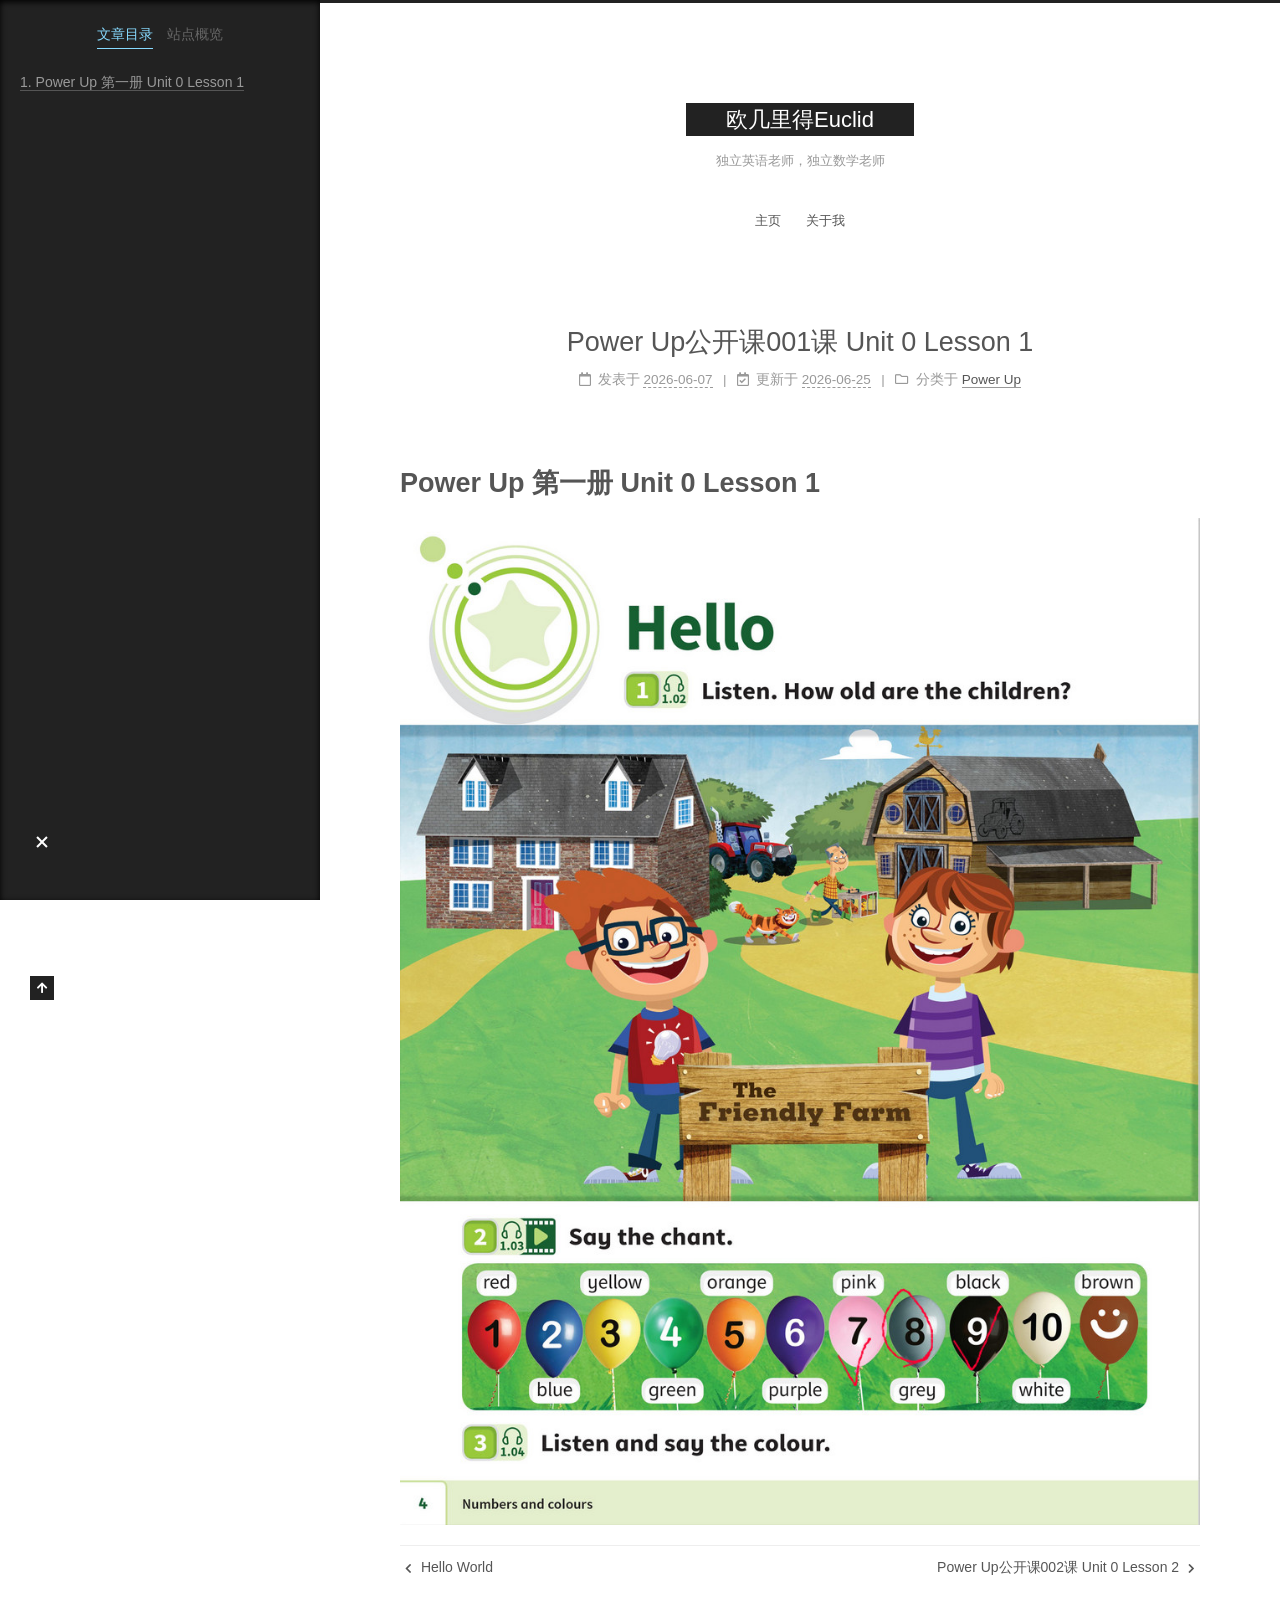
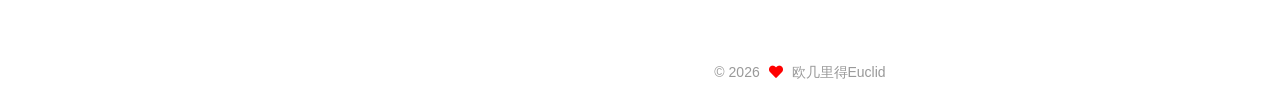
==== commit cf5c6ca8: "Site updated: 2026-06-26 00:04:40" ====
--- a/2026/06/07/001/index.html
+++ b/2026/06/07/001/index.html
@@ -27,12 +27,12 @@
 <meta property="og:site_name" content="欧几里得Euclid">
 <meta property="og:description" content="Power Up 第一册 Unit 0 Lesson 1">
 <meta property="og:locale" content="zh_CN">
-<meta property="og:image" content="http://example.com/imaegs/powerup01/page004.jpg">
+<meta property="og:image" content="http://example.com/images/powerup01/page004.jpg">
 <meta property="article:published_time" content="2026-06-07T03:00:00.000Z">
-<meta property="article:modified_time" content="2026-06-24T07:17:40.772Z">
+<meta property="article:modified_time" content="2026-06-25T15:29:39.839Z">
 <meta property="article:author" content="欧几里得Euclid">
 <meta name="twitter:card" content="summary">
-<meta name="twitter:image" content="http://example.com/imaegs/powerup01/page004.jpg">
+<meta name="twitter:image" content="http://example.com/images/powerup01/page004.jpg">
 
 <link rel="canonical" href="http://example.com/2026/06/07/001/">
 
@@ -183,7 +183,7 @@
                   <i class="far fa-calendar-check"></i>
                 </span>
                 <span class="post-meta-item-text">更新于</span>
-                <time title="修改时间：2026-06-24 15:17:40" itemprop="dateModified" datetime="2026-06-24T15:17:40+08:00">2026-06-24</time>
+                <time title="修改时间：2026-06-25 23:29:39" itemprop="dateModified" datetime="2026-06-25T23:29:39+08:00">2026-06-25</time>
               </span>
             <span class="post-meta-item">
               <span class="post-meta-item-icon">
@@ -208,7 +208,7 @@
       
         <h1>Power Up 第一册 Unit 0 Lesson 1</h1>
 
-<p> <img src="/imaegs/powerup01/page004.jpg" alt="图片描述"></p>
+<p> <img src="/images/powerup01/page004.jpg" alt="图片描述"></p>
 
     </div>
 
--- a/css/main.css
+++ b/css/main.css
@@ -1169,7 +1169,7 @@
 }
 .links-of-author a::before,
 .links-of-author span.exturl::before {
-  background: #c352c9;
+  background: #1fffff;
   border-radius: 50%;
   content: ' ';
   display: inline-block;
